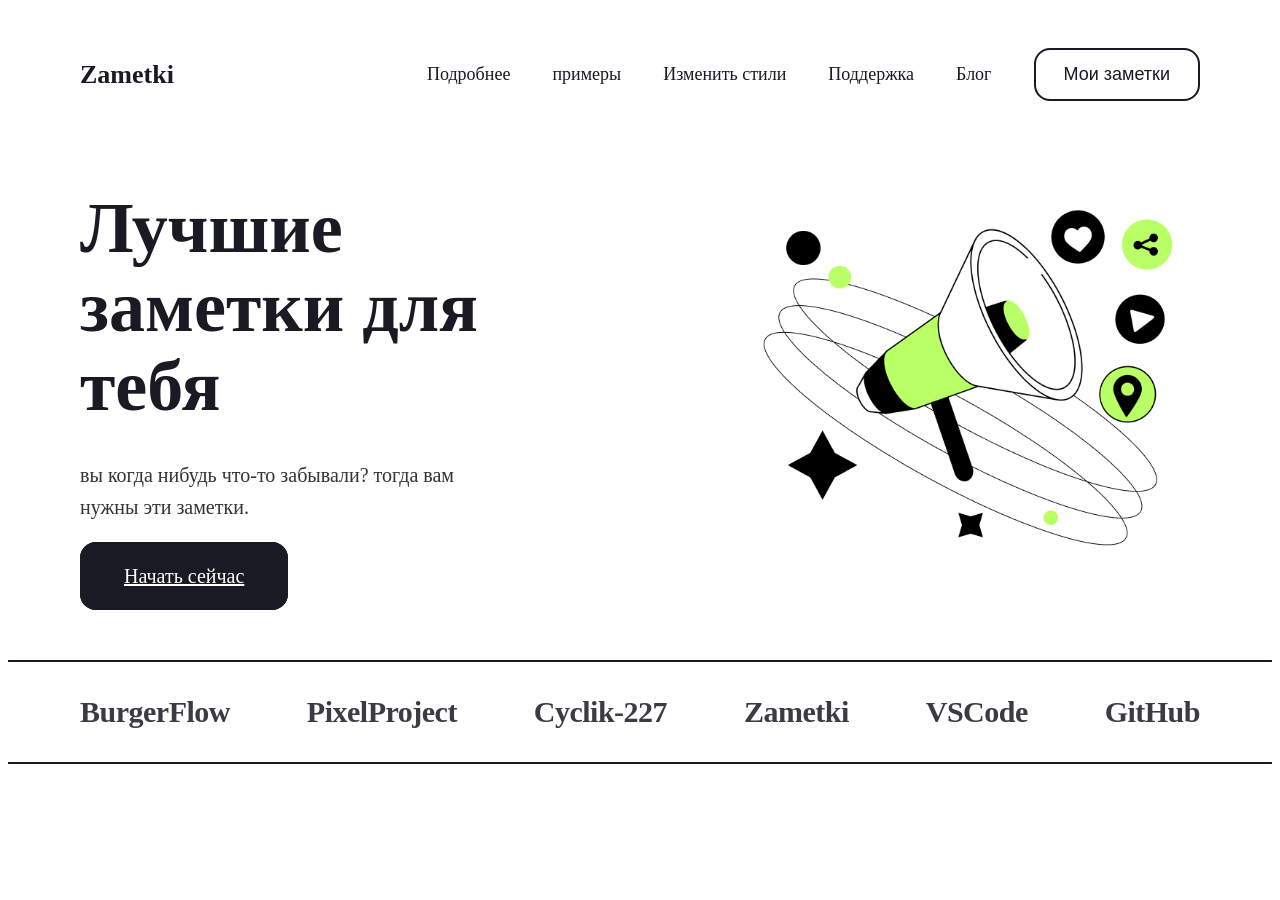
==== index.html @ 22020421 "Initial commit" ====
<!DOCTYPE html>
<html lang="ru">
<head>
  <meta charset="UTF-8">
  <meta name="viewport" content="width=device-width, initial-scale=1.0">
  <title>Zametki</title>
  <link rel="stylesheet" href="style.css">
</head>
<body>

  <div class="nav">
    <a class="nav-logo" href="index.html">Zametki</a>
    <ul class="nav-links">
      <li><a href="footer">Подробнее</a></li>
      <li><a href="primeri">примеры</a></li>
      <li><a href="style.html">Изменить стили</a></li>
      <li><a href="footer">Поддержка</a></li>
      <li><a href="blog">Блог</a></li>
      <li><button class="btn-outline">Мои заметки</button></li>
    </ul>
  </div>

  <div class="hero">
    <div class="hero-text">
      <h1 class="hero-title">Лучшие заметки для тебя</h1>
      <p class="hero-desc">вы когда нибудь что-то забывали? тогда вам нужны эти заметки.</p>
      <a href="2page.html" class="btn-dark">Начать сейчас</a>
    </div>
    <div>
        <img src="images/foto1.png" class="hero-image">
    </div>
  </div>

  <div class="logos-border-top"></div>
  <section class="logos-strip">
    <span class="brand-logo">BurgerFlow</span>
    <span class="brand-logo">PixelProject</span>
    <span class="brand-logo">Cyclik-227</span>
    <span class="brand-logo">Zametki</span>
    <span class="brand-logo">VSCode</span>
    <span class="brand-logo">GitHub</span>
  </section>
  <div class="logos-border-bottom"></div>

</body>
</html>
---- style.css ----
body {
    background: #FFFFFF;
    background: #fff;
    color: #191A23;
}

.nav {
    display: flex;
    align-items: center;
    align-items: center;
    justify-content: space-between;
    padding: 24px 72px;
    max-width: 1480px;
    margin: 0 auto;
    margin: 0 auto;
}

.nav-logo {
    font-size: 26px;
    font-size: 26px;
    font-weight: 700;
    text-decoration: none;
    color: #191A23;
    color: #191A23;
}

.nav-links {
    display: flex;
    align-items: center;
    gap: 42px;
    list-style: none;
    list-style: none;
}

.nav-links a {
    font-size: 18px;
    font-weight: 400;
    text-decoration: none;
    color: #191A23;
}

.nav-links a:hover {
    text-decoration: underline;
}

.hero {
    max-width: 1480px;
    max-width: 1480px;
    margin: 0 auto;
    padding: 48px 72px 72px;
    padding: 48px 72px 72px;
    display: grid;
    grid-template-columns: 1fr 1fr;
    align-items: center;
    gap: 48px;
}

.hero-title {
    font-size: 72px;
    font-size: 72px;
    font-weight: 700;
    line-height: 1.1;
    margin-bottom: 32px;
    margin-top: 0px;
    margin-bottom: 32px;
}

.hero-desc {
    font-size: 20px;
    line-height: 1.6;
    color: #333;
    color: #333333;
    max-width: 420px;
    margin-bottom: 42px;
    margin-top: 0px;
    margin-bottom: 42px;
}

.hero-image {
    display: flex;
    justify-content: center;
    align-items: center;
    height: 375px;
    margin-left: 5em;
}

.btn-outline {
    background: transparent;
    background-color: transparent;
    color: #191A23;
    border: 2px solid #191A23;
    border-radius: 16px;
    padding: 14px 28px;
    font-size: 18px;
    font-weight: 500;
    cursor: pointer;
    transition: 0.2s, color 0.2s;
}

.btn-outline:hover {
    background: #191A23;
    background-color: #191A23;
    color: #FFFFFF;
    color: #fff;
}

.btn-dark {
    background: #191A23;
    background-color: #191A23;
    color: #FFFFFF;
    color: #fff;
    border: 2px solid #191A23;
    border-radius: 16px;
    padding: 21px 42px;
    padding: 21px 42px;
    font-size: 20px;
    font-weight: 500;
    cursor: pointer;
    transition: 0.2s, color 0.2s;
}

.btn-dark:hover {
    background: transparent;
    background-color: transparent;
    color: #191A23;
    color: #191A23;
}

.logos-border-top,
.logos-border-bottom {
    border-top: 2px solid #191A23;
    border-top: 2px solid #191A23;
    max-width: 1480px;
    margin: 0 auto;
}

.logos-strip {
    max-width: 1480px;
    margin: 0 auto;
    margin: 0 auto;
    padding: 33px 72px;
    display: flex;
    align-items: center;
    justify-content: space-between;
}

.brand-logo {
    font-size: 30px;
    font-size: 30px;
    font-weight: 700;
    color: #191A23;
    color: #191A23;
    opacity: 0.85;
    letter-spacing: -0.5px;
    letter-spacing: -0.5px;
}

/*сервис*/
.services-section {
    max-width: 1280px;
    margin: 0 auto;
    padding: 60px 60px;
    padding: 60px 60px 80px;
}

.services-header {
    display: flex;
    align-items: flex-start;
    gap: 40px;
    margin-bottom: 60px;
    margin-bottom: 60px;
}

.services-title {
    background: #B9FF66;
    background-color: #B9FF66;
    padding: 4px 8px;
    font-size: 40px;
    font-size: 40px;
    font-weight: 700;
    white-space: nowrap;
    border-radius: 4px;
}

.services-desc {
    font-size: 16px;
    line-height: 1.6;
    color: #333;
    color: #333333;
    max-width: 360px;
    margin-top: 8px;
    margin-top: 8px;
    margin-bottom: 0px;
}

.services-grid {
    display: grid;
    grid-template-columns: 1fr 1fr;
    grid-template-columns: repeat(2, 1fr);
    gap: 30px;
    gap: 30px;
}

/* КАРТОЧКИ */
.service-card {
    border-radius: 28px;
    border: 2px solid #191A23;
    border: 2px solid #191A23;
    padding: 30px 30px;
    padding: 30px;
    display: flex;
    flex-direction: column;
    justify-content: space-between;
    min-height: 220px;
    min-height: 220px;
    box-shadow: 4px 4px 0px #191A23;
    box-shadow: 4px 4px 0 #191A23;
}

.card-light {
    background: #F3F3F3;
    background-color: #F3F3F3;
}

.card-lime {
    background: #B9FF66;
    background-color: #B9FF66;
}

.card-dark {
    background: #191A23;
    background-color: #191A23;
}

.service-card-top {
    display: flex;
    justify-content: space-between;
    align-items: flex-start;
    margin-bottom: 40px;
    margin-bottom: 40px;
}

.service-name {
    font-size: 24px;
    font-size: 24px;
    font-weight: 700;
    line-height: 1.2;
}

.name-lime {
    background: #B9FF66;
    background-color: #B9FF66;
    padding: 2px 6px;
    border-radius: 4px;
    color: #191A23;
    color: #191A23;
}

.name-dark {
    background: #191A23;
    background-color: #191A23;
    padding: 2px 6px;
    border-radius: 4px;
    color: #fff;
    color: #FFFFFF;
}

.name-white {
    background: #fff;
    background-color: #ffffff;
    padding: 2px 6px;
    border-radius: 4px;
    color: #191A23;
    color: #191A23;
}

.service-illustration {
    width: 150px;
    width: 150px;
    height: 120px;
    height: 120px;
    margin-right: 100px;
}

.service-card-bottom {
    display: flex;
    align-items: center;
    margin-top: 0px;
    margin-bottom: 0px;
}

.service-link {
    display: flex;
    align-items: center;
    gap: 10px;
    text-decoration: none;
    color: #191A23;
    color: #191A23;
    font-size: 18px;
    font-weight: 500;
}

.service-link.link-white {
    color: #fff;
    color: #FFFFFF;
}

.service-link-icon {
    display: flex;
    align-items: center;
    justify-content: center;
    width: 36px;
    width: 36px;
    height: 36px;
    height: 36px;
    border-radius: 50%;
    background: #191A23;
    background-color: #191A23;
    color: #B9FF66;
    color: #B9FF66;
    font-size: 18px;
}

.link-white .service-link-icon {
    background: #fff;
    background-color: #ffffff;
    color: #191A23;
    color: #191A23;
}
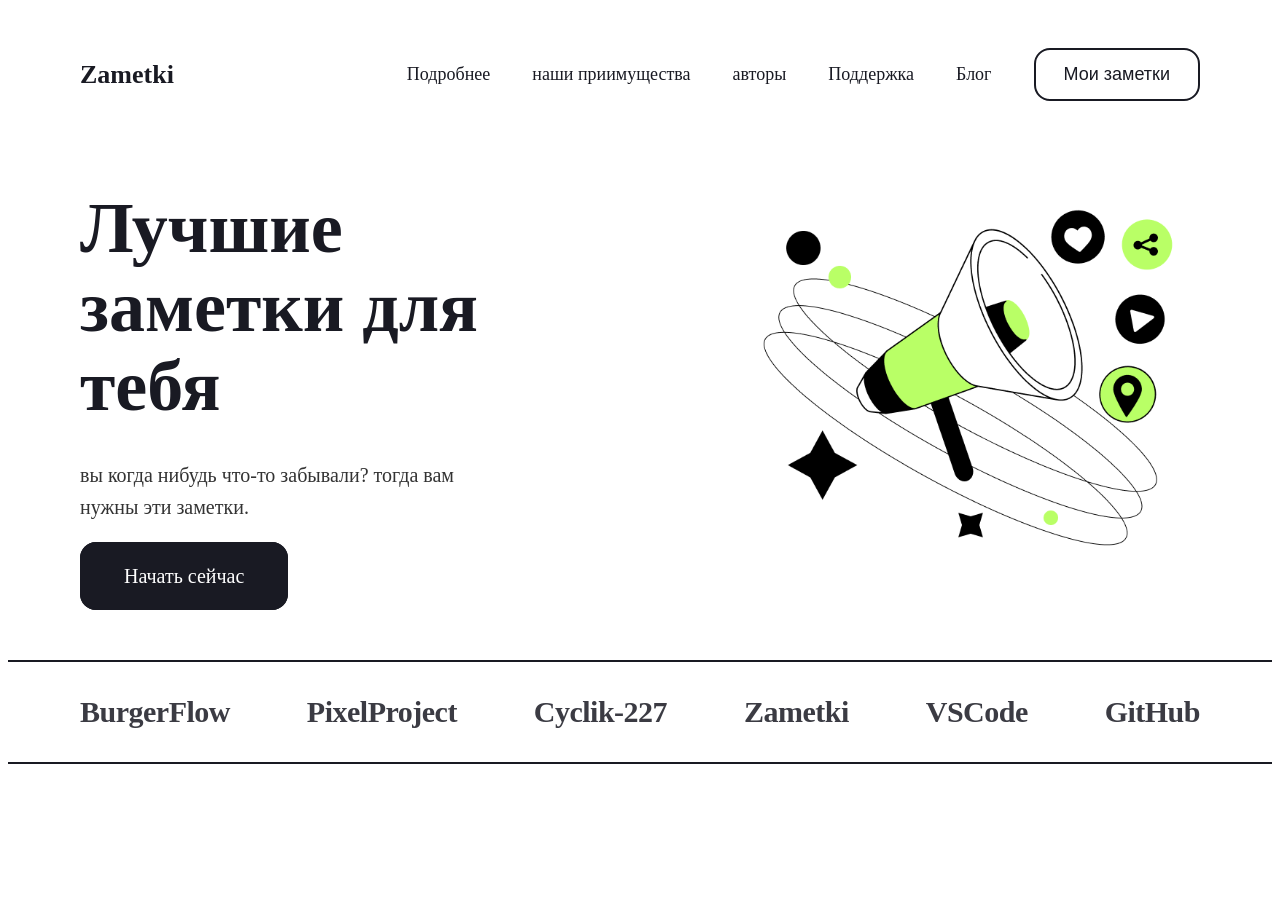
==== commit bd7a3c75: "2commit" ====
--- a/index.html
+++ b/index.html
@@ -12,10 +12,10 @@
     <a class="nav-logo" href="index.html">Zametki</a>
     <ul class="nav-links">
       <li><a href="footer">Подробнее</a></li>
-      <li><a href="primeri">примеры</a></li>
-      <li><a href="style.html">Изменить стили</a></li>
-      <li><a href="footer">Поддержка</a></li>
-      <li><a href="blog">Блог</a></li>
+      <li><a href="2page.html">наши приимущества</a></li>
+      <li><a href="https://github.com/Cyclik-227">авторы</a></li>
+      <li><a href="https://github.com/Cyclik-227">Поддержка</a></li>
+      <li><a href="https://github.com/Cyclik-227">Блог</a></li>
       <li><button class="btn-outline">Мои заметки</button></li>
     </ul>
   </div>
--- a/style.css
+++ b/style.css
@@ -1,26 +1,21 @@
 body {
     background: #FFFFFF;
-    background: #fff;
     color: #191A23;
 }
 
 .nav {
     display: flex;
     align-items: center;
-    align-items: center;
     justify-content: space-between;
     padding: 24px 72px;
     max-width: 1480px;
-    margin: 0 auto;
     margin: 0 auto;
 }
 
 .nav-logo {
     font-size: 26px;
-    font-size: 26px;
     font-weight: 700;
     text-decoration: none;
-    color: #191A23;
     color: #191A23;
 }
 
@@ -29,7 +24,6 @@
     align-items: center;
     gap: 42px;
     list-style: none;
-    list-style: none;
 }
 
 .nav-links a {
@@ -45,9 +39,7 @@
 
 .hero {
     max-width: 1480px;
-    max-width: 1480px;
-    margin: 0 auto;
-    padding: 48px 72px 72px;
+    margin: 0 auto;
     padding: 48px 72px 72px;
     display: grid;
     grid-template-columns: 1fr 1fr;
@@ -56,7 +48,6 @@
 }
 
 .hero-title {
-    font-size: 72px;
     font-size: 72px;
     font-weight: 700;
     line-height: 1.1;
@@ -68,11 +59,10 @@
 .hero-desc {
     font-size: 20px;
     line-height: 1.6;
-    color: #333;
     color: #333333;
     max-width: 420px;
     margin-bottom: 42px;
-    margin-top: 0px;
+    margin-top: 20px;
     margin-bottom: 42px;
 }
 
@@ -85,7 +75,6 @@
 }
 
 .btn-outline {
-    background: transparent;
     background-color: transparent;
     color: #191A23;
     border: 2px solid #191A23;
@@ -98,45 +87,38 @@
 }
 
 .btn-outline:hover {
-    background: #191A23;
+    background-color: #191A23;
+    color: #FFFFFF
+}
+
+.btn-dark {
     background-color: #191A23;
     color: #FFFFFF;
-    color: #fff;
-}
-
-.btn-dark {
-    background: #191A23;
-    background-color: #191A23;
-    color: #FFFFFF;
-    color: #fff;
     border: 2px solid #191A23;
     border-radius: 16px;
-    padding: 21px 42px;
     padding: 21px 42px;
     font-size: 20px;
     font-weight: 500;
     cursor: pointer;
     transition: 0.2s, color 0.2s;
+    text-decoration-line: none;
 }
 
 .btn-dark:hover {
     background: transparent;
     background-color: transparent;
     color: #191A23;
-    color: #191A23;
 }
 
 .logos-border-top,
 .logos-border-bottom {
     border-top: 2px solid #191A23;
-    border-top: 2px solid #191A23;
     max-width: 1480px;
     margin: 0 auto;
 }
 
 .logos-strip {
     max-width: 1480px;
-    margin: 0 auto;
     margin: 0 auto;
     padding: 33px 72px;
     display: flex;
@@ -146,12 +128,9 @@
 
 .brand-logo {
     font-size: 30px;
-    font-size: 30px;
-    font-weight: 700;
-    color: #191A23;
+    font-weight: 700;
     color: #191A23;
     opacity: 0.85;
-    letter-spacing: -0.5px;
     letter-spacing: -0.5px;
 }
 
@@ -159,7 +138,6 @@
 .services-section {
     max-width: 1280px;
     margin: 0 auto;
-    padding: 60px 60px;
     padding: 60px 60px 80px;
 }
 
@@ -167,7 +145,6 @@
     display: flex;
     align-items: flex-start;
     gap: 40px;
-    margin-bottom: 60px;
     margin-bottom: 60px;
 }
 
@@ -176,7 +153,6 @@
     background-color: #B9FF66;
     padding: 4px 8px;
     font-size: 40px;
-    font-size: 40px;
     font-weight: 700;
     white-space: nowrap;
     border-radius: 4px;
@@ -185,99 +161,95 @@
 .services-desc {
     font-size: 16px;
     line-height: 1.6;
-    color: #333;
     color: #333333;
     max-width: 360px;
-    margin-top: 8px;
-    margin-top: 8px;
+    margin-top: 20px;
     margin-bottom: 0px;
+    margin-right: 40em;
 }
 
 .services-grid {
     display: grid;
-    grid-template-columns: 1fr 1fr;
     grid-template-columns: repeat(2, 1fr);
     gap: 30px;
-    gap: 30px;
+}
+
+.img2{
+    height: 250px;
+    width: 224px;
+    margin-left: 140px;
+}
+
+.sub{
+    margin-top: 74px;
+    margin-left: 280px;
+}
+
+.sub-div{
+    display: flex;
+    align-items: flex-start;
 }
 
 /* КАРТОЧКИ */
 .service-card {
     border-radius: 28px;
     border: 2px solid #191A23;
-    border: 2px solid #191A23;
-    padding: 30px 30px;
     padding: 30px;
     display: flex;
     flex-direction: column;
     justify-content: space-between;
-    min-height: 220px;
     min-height: 220px;
     box-shadow: 4px 4px 0px #191A23;
-    box-shadow: 4px 4px 0 #191A23;
-}
-
-.card-light {
-    background: #F3F3F3;
+}
+
+.card-light{
     background-color: #F3F3F3;
 }
 
-.card-lime {
-    background: #B9FF66;
+.card-lime{
     background-color: #B9FF66;
 }
 
-.card-dark {
-    background: #191A23;
-    background-color: #191A23;
-}
-
-.service-card-top {
+.card-dark{
+    background-color: #191A23;
+}
+
+.service-card-top{
     display: flex;
     justify-content: space-between;
     align-items: flex-start;
     margin-bottom: 40px;
-    margin-bottom: 40px;
 }
 
 .service-name {
     font-size: 24px;
-    font-size: 24px;
     font-weight: 700;
     line-height: 1.2;
 }
 
 .name-lime {
-    background: #B9FF66;
     background-color: #B9FF66;
     padding: 2px 6px;
     border-radius: 4px;
     color: #191A23;
-    color: #191A23;
 }
 
 .name-dark {
-    background: #191A23;
     background-color: #191A23;
     padding: 2px 6px;
     border-radius: 4px;
-    color: #fff;
     color: #FFFFFF;
 }
 
 .name-white {
-    background: #fff;
     background-color: #ffffff;
     padding: 2px 6px;
     border-radius: 4px;
     color: #191A23;
-    color: #191A23;
 }
 
 .service-illustration {
     width: 150px;
-    width: 150px;
-    height: 120px;
     height: 120px;
     margin-right: 100px;
 }
@@ -295,13 +267,11 @@
     gap: 10px;
     text-decoration: none;
     color: #191A23;
-    color: #191A23;
     font-size: 18px;
     font-weight: 500;
 }
 
 .service-link.link-white {
-    color: #fff;
     color: #FFFFFF;
 }
 
@@ -310,20 +280,14 @@
     align-items: center;
     justify-content: center;
     width: 36px;
-    width: 36px;
-    height: 36px;
     height: 36px;
     border-radius: 50%;
-    background: #191A23;
     background-color: #191A23;
     color: #B9FF66;
-    color: #B9FF66;
     font-size: 18px;
 }
 
 .link-white .service-link-icon {
-    background: #fff;
     background-color: #ffffff;
     color: #191A23;
-    color: #191A23;
 }
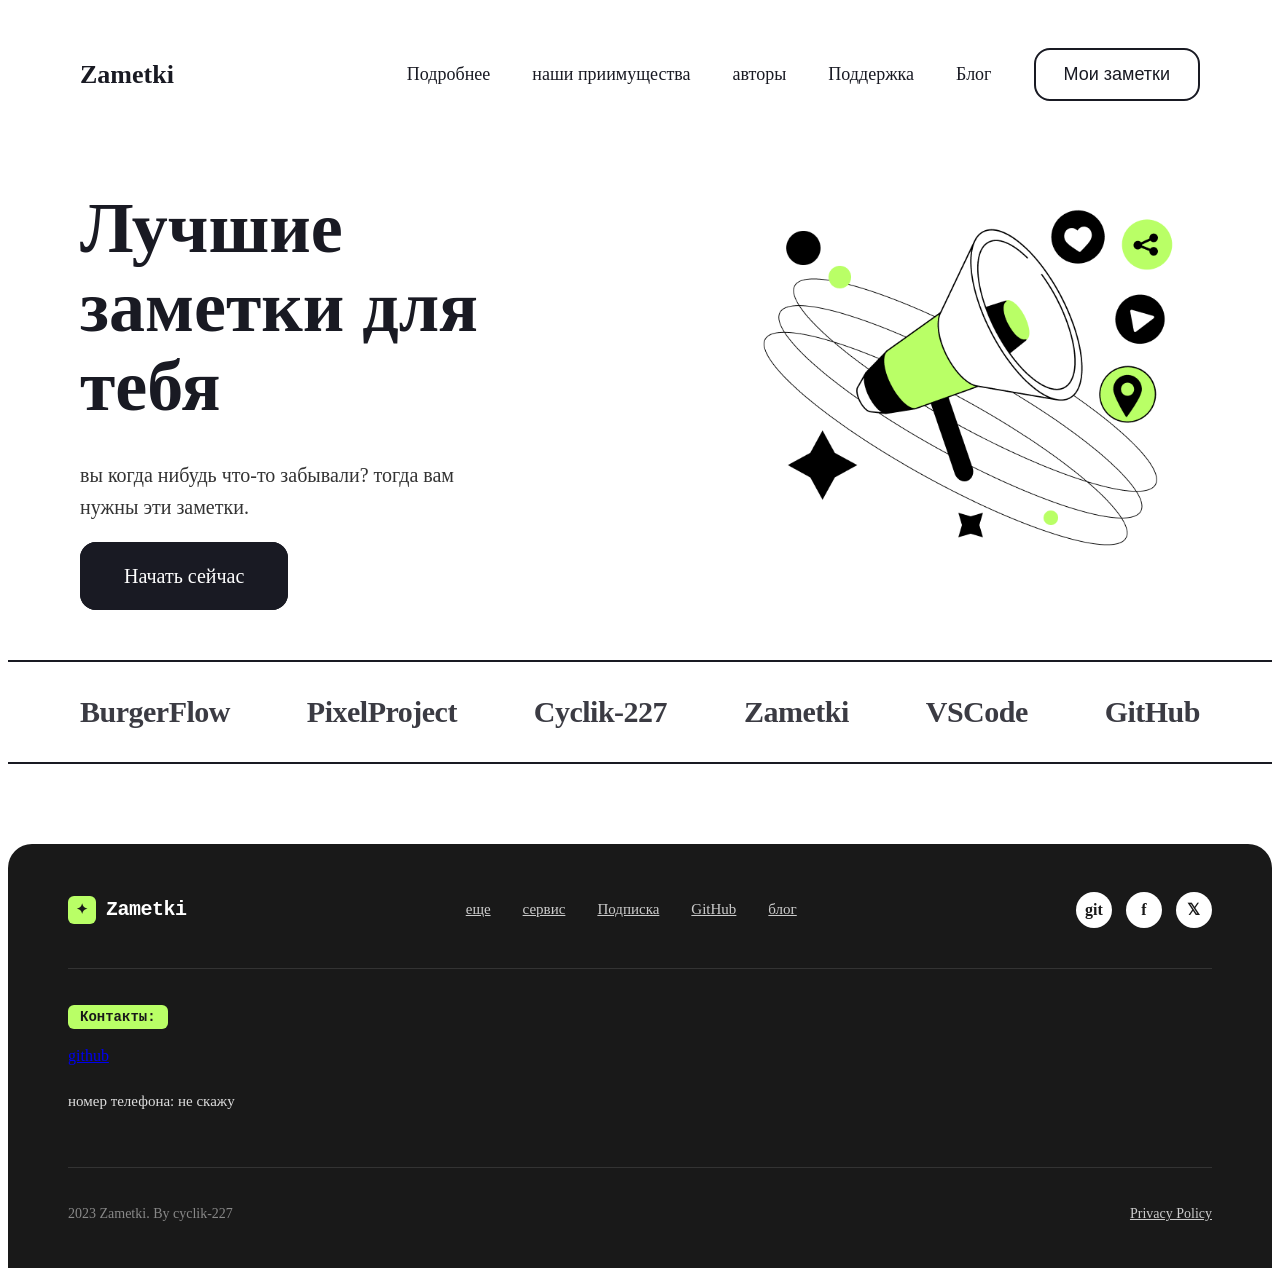
==== commit c7de4a9b: "Add footer" ====
--- a/index.html
+++ b/index.html
@@ -7,40 +7,81 @@
   <link rel="stylesheet" href="style.css">
 </head>
 <body>
+  <main>
+    <div class="nav">
+      <a class="nav-logo" href="index.html">Zametki</a>
+      <ul class="nav-links">
+        <li><a href="#footer">Подробнее</a></li>
+        <li><a href="2page.html">наши приимущества</a></li>
+        <li><a href="https://github.com/Cyclik-227">авторы</a></li>
+        <li><a href="https://github.com/Cyclik-227">Поддержка</a></li>
+        <li><a href="https://github.com/Cyclik-227">Блог</a></li>
+        <li><button class="btn-outline">Мои заметки</button></li>
+      </ul>
+    </div>
 
-  <div class="nav">
-    <a class="nav-logo" href="index.html">Zametki</a>
-    <ul class="nav-links">
-      <li><a href="footer">Подробнее</a></li>
-      <li><a href="2page.html">наши приимущества</a></li>
-      <li><a href="https://github.com/Cyclik-227">авторы</a></li>
-      <li><a href="https://github.com/Cyclik-227">Поддержка</a></li>
-      <li><a href="https://github.com/Cyclik-227">Блог</a></li>
-      <li><button class="btn-outline">Мои заметки</button></li>
-    </ul>
-  </div>
+    <div class="hero">
+      <div class="hero-text">
+        <h1 class="hero-title">Лучшие заметки для тебя</h1>
+        <p class="hero-desc">вы когда нибудь что-то забывали? тогда вам нужны эти заметки.</p>
+        <a href="2page.html" class="btn-dark">Начать сейчас</a>
+      </div>
+      <div>
+          <img src="images/foto1.png" class="hero-image">
+      </div>
+    </div>
 
-  <div class="hero">
-    <div class="hero-text">
-      <h1 class="hero-title">Лучшие заметки для тебя</h1>
-      <p class="hero-desc">вы когда нибудь что-то забывали? тогда вам нужны эти заметки.</p>
-      <a href="2page.html" class="btn-dark">Начать сейчас</a>
+    <div class="logos-border-top"></div>
+    <section class="logos-strip">
+      <span class="brand-logo">BurgerFlow</span>
+      <span class="brand-logo">PixelProject</span>
+      <span class="brand-logo">Cyclik-227</span>
+      <span class="brand-logo">Zametki</span>
+      <span class="brand-logo">VSCode</span>
+      <span class="brand-logo">GitHub</span>
+    </section>
+    <div class="logos-border-bottom"></div>
+  </main>
+
+  <footer id="footer">
+    <div class="footer-top">
+      <a href="index.html" class="logo">
+        <div class="logo-icon">✦</div>
+        Zametki
+      </a>
+      <nav>
+        <a href="https://github.com/Cyclik-227">еще</a>
+        <a href="#">сервис</a>
+        <a href="#">Подписка</a>
+        <a href="https://github.com/Cyclik-227">GitHub</a>
+        <a href="https://github.com/Cyclik-227">блог</a>
+      </nav>
+      <div class="social-icons">
+        <a href="https://github.com/Cyclik-227" aria-label="GitHub">git</a>
+        <a href="#footer" aria-label="Facebook">f</a>
+        <a href="#footer" aria-label="Twitter">𝕏</a>
+      </div>
     </div>
-    <div>
-        <img src="images/foto1.png" class="hero-image">
+  
+    <hr class="divider-main">
+  
+    <div class="footer-mid">
+      <div>
+        <span class="contact-label">Контакты:</span>
+        <div class="contact-info">
+          <a href="https://github.com/Cyclik-227">github</a>
+          <p>номер телефона: не скажу</p>
+        </div>
+      </div>
     </div>
-  </div>
-
-  <div class="logos-border-top"></div>
-  <section class="logos-strip">
-    <span class="brand-logo">BurgerFlow</span>
-    <span class="brand-logo">PixelProject</span>
-    <span class="brand-logo">Cyclik-227</span>
-    <span class="brand-logo">Zametki</span>
-    <span class="brand-logo">VSCode</span>
-    <span class="brand-logo">GitHub</span>
-  </section>
-  <div class="logos-border-bottom"></div>
+  
+    <hr class="divider-bottom">
+  
+    <div class="footer-bottom">
+      <p>2023 Zametki. By cyclik-227</p>
+      <a href="#">Privacy Policy</a>
+    </div>
+  </footer>
 
 </body>
 </html>
--- a/style.css
+++ b/style.css
@@ -1,3 +1,8 @@
+html {
+    scroll-behavior: smooth;
+    animation: fadeIn 0.6s ease 0s both;
+}
+
 body {
     background: #FFFFFF;
     color: #191A23;
@@ -290,4 +295,161 @@
 .link-white .service-link-icon {
     background-color: #ffffff;
     color: #191A23;
-}+}
+
+/*footer*/
+
+
+footer {
+    width: 93,5%;
+    background: #191919;
+    color: #fff;
+    padding: 48px 60px 32px;
+    border-radius: 24px 24px 0 0;
+    margin-top: 5em;
+}
+
+.footer-top {
+    display: flex;
+    align-items: center;
+    justify-content: space-between;
+    margin-bottom: 40px;
+    flex-wrap: wrap;
+    gap: 20px;
+}
+
+.logo {
+    display: flex;
+    align-items: center;
+    gap: 10px;
+    font-family: 'Space Mono', monospace;
+    font-size: 20px;
+    font-weight: 700;
+    color: #fff;
+    text-decoration: none;
+    letter-spacing: -0.5px;
+}
+
+.logo-icon {
+    width: 28px;
+    height: 28px;
+    background: #b9ff66;
+    border-radius: 6px;
+    display: flex;
+    align-items: center;
+    justify-content: center;
+    font-size: 14px;
+    color: #191919;
+    font-weight: 900;
+}
+
+nav {
+    display: flex;
+    gap: 32px;
+    flex-wrap: wrap;
+}
+
+nav a {
+    color: #ccc;
+    text-decoration: underline;
+    font-size: 15px;
+    font-weight: 400;
+    transition: color 0.2s;
+}
+
+.social-icons {
+    display: flex;
+    gap: 14px;
+    align-items: center;
+}
+
+.social-icons a {
+    width: 36px;
+    height: 36px;
+    border-radius: 50%;
+    background: #fff;
+    color: #191919;
+    display: flex;
+    align-items: center;
+    justify-content: center;
+    font-size: 16px;
+    font-weight: 700;
+    text-decoration: none;
+    transition: background 0.2s, transform 0.2s;
+}
+
+.social-icons a:hover {
+    background: #b9ff66;
+    transform: scale(1.1);
+}
+
+.divider-main {
+    border: none;
+    border-top: 1px solid #333;
+    margin-bottom: 36px;
+}
+
+.footer-mid {
+    display: flex;
+    align-items: flex-start;
+    gap: 40px;
+    margin-bottom: 40px;
+    flex-wrap: wrap;
+}
+
+.contact-label {
+    display: inline-block;
+    background: #b9ff66;
+    color: #191919;
+    font-size: 14px;
+    font-weight: 600;
+    padding: 4px 12px;
+    border-radius: 6px;
+    margin-bottom: 18px;
+    font-family: 'Space Mono', monospace;
+}
+
+.contact-info {
+    display: flex;
+    flex-direction: column;
+    gap: 10px;
+}
+
+.contact-info p {
+    font-size: 15px;
+    color: #ddd;
+    line-height: 1.5;
+}
+
+.divider-bottom {
+    border: none;
+    border-top: 1px solid #333;
+    margin-bottom: 24px;
+}
+
+.footer-bottom {
+    display: flex;
+    align-items: center;
+    justify-content: space-between;
+    flex-wrap: wrap;
+    gap: 12px;
+}
+
+  .footer-bottom p {
+    font-size: 14px;
+    color: #888;
+}
+
+.footer-bottom a {
+    font-size: 14px;
+    color: #ccc;
+    text-decoration: underline;
+    transition: color 0.2s;
+}
+
+/*анимашки*/
+
+@keyframes fadeIn {
+    from { opacity: 0; transform: translateY(20px); }
+    to   { opacity: 1; transform: translateY(0); }
+  }
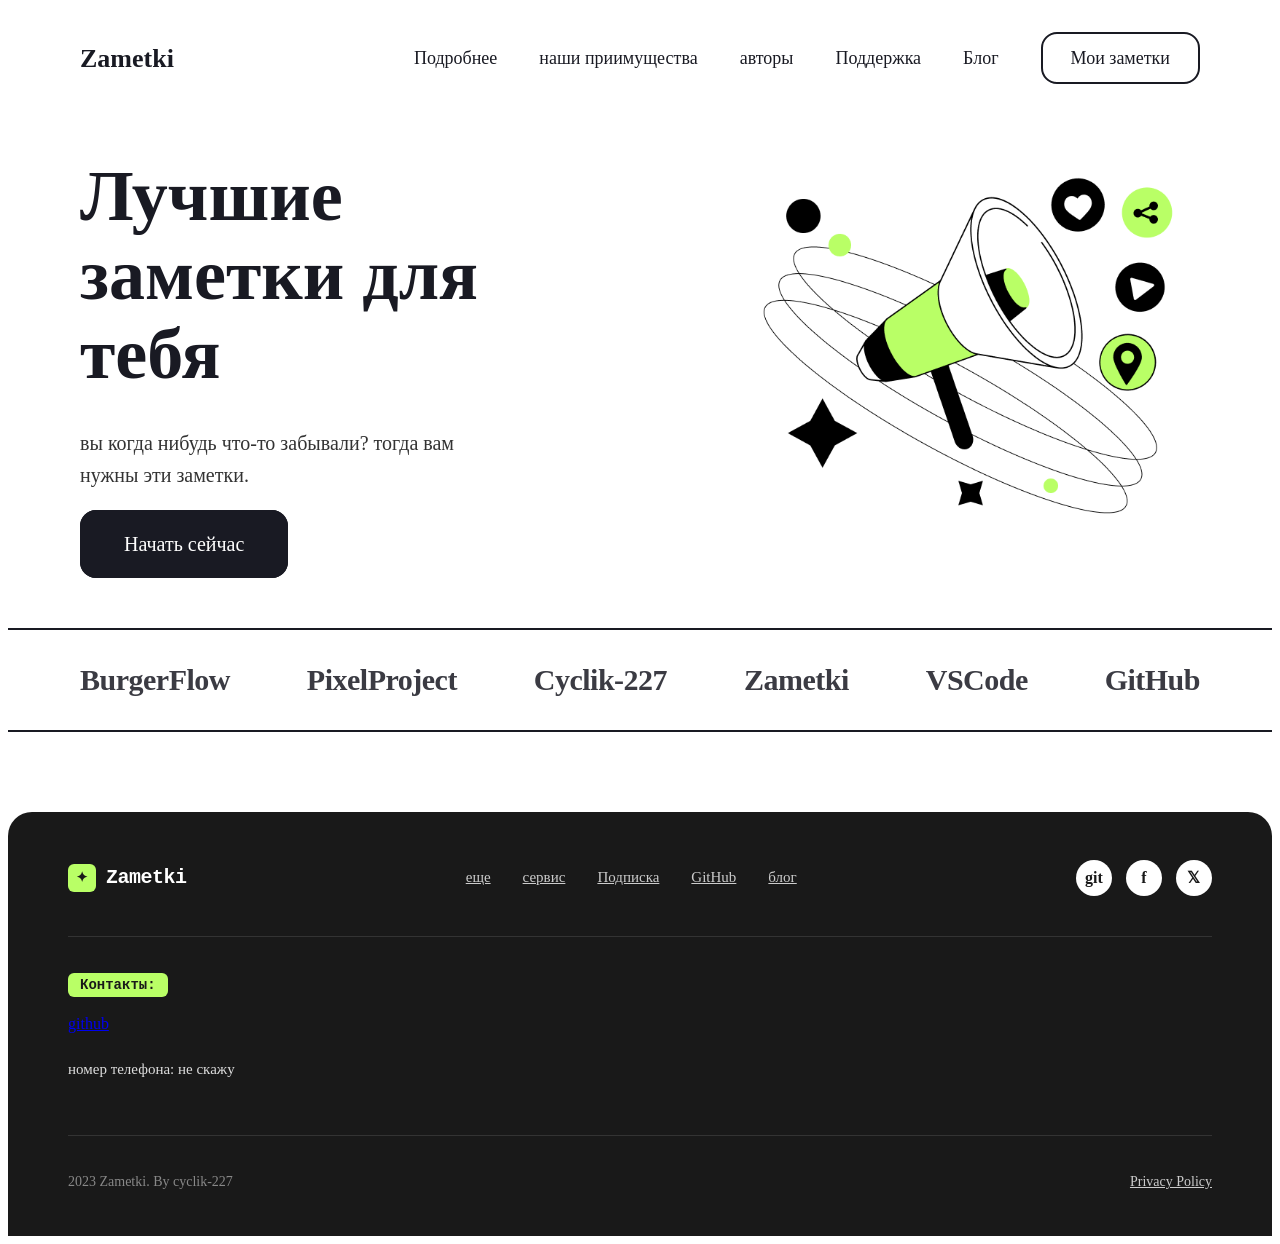
==== commit a50678c0: "add js and new page v2" ====
--- a/index.html
+++ b/index.html
@@ -16,7 +16,7 @@
         <li><a href="https://github.com/Cyclik-227">авторы</a></li>
         <li><a href="https://github.com/Cyclik-227">Поддержка</a></li>
         <li><a href="https://github.com/Cyclik-227">Блог</a></li>
-        <li><button class="btn-outline">Мои заметки</button></li>
+        <li><a class="btn-outline" href="notes.html">Мои заметки</a></li>
       </ul>
     </div>
 
@@ -51,8 +51,8 @@
       </a>
       <nav>
         <a href="https://github.com/Cyclik-227">еще</a>
-        <a href="#">сервис</a>
-        <a href="#">Подписка</a>
+        <a href="2page.html">сервис</a>
+        <a href="notes.html">Подписка</a>
         <a href="https://github.com/Cyclik-227">GitHub</a>
         <a href="https://github.com/Cyclik-227">блог</a>
       </nav>
--- a/style.css
+++ b/style.css
@@ -447,6 +447,80 @@
     transition: color 0.2s;
 }
 
+/*заметки*/
+
+.notes-page {
+    max-width: 680px;
+    margin: 60px auto;
+    padding: 0 72px;
+}
+
+.notes-title {
+    background: #B9FF66;
+    padding: 4px 8px;
+    font-size: 40px;
+    font-weight: 700;
+    border-radius: 4px;
+    display: inline-block;
+    margin-bottom: 40px;
+}
+
+.new-note {
+    display: flex;
+    gap: 12px;
+    margin-bottom: 32px;
+}
+
+.new-note input {
+    flex: 1;
+    padding: 14px 20px;
+    border: 2px solid #191A23;
+    border-radius: 16px;
+    font-size: 18px;
+    font-family: inherit;
+    outline: none;
+}
+
+details {
+    border: 2px solid #191A23;
+    border-radius: 16px;
+    margin-bottom: 12px;
+    box-shadow: 4px 4px 0px #191A23;
+    background: #F3F3F3;
+    overflow: hidden;
+}
+
+summary {
+    padding: 16px 22px;
+    font-size: 20px;
+    font-weight: 700;
+    cursor: pointer;
+    list-style: none;
+    display: flex;
+    justify-content: space-between;
+    align-items: center;
+    user-select: none;
+}
+
+details[open] summary {
+    background: #B9FF66;
+}
+
+textarea {
+    width: 100%;
+    min-height: 140px;
+    padding: 16px 22px;
+    border: none;
+    border-top: 2px solid #191A23;
+    font-size: 16px;
+    line-height: 1.7;
+    font-family: inherit;
+    resize: vertical;
+    box-sizing: border-box;
+    background: #fff;
+    outline: none;
+}
+
 /*анимашки*/
 
 @keyframes fadeIn {
